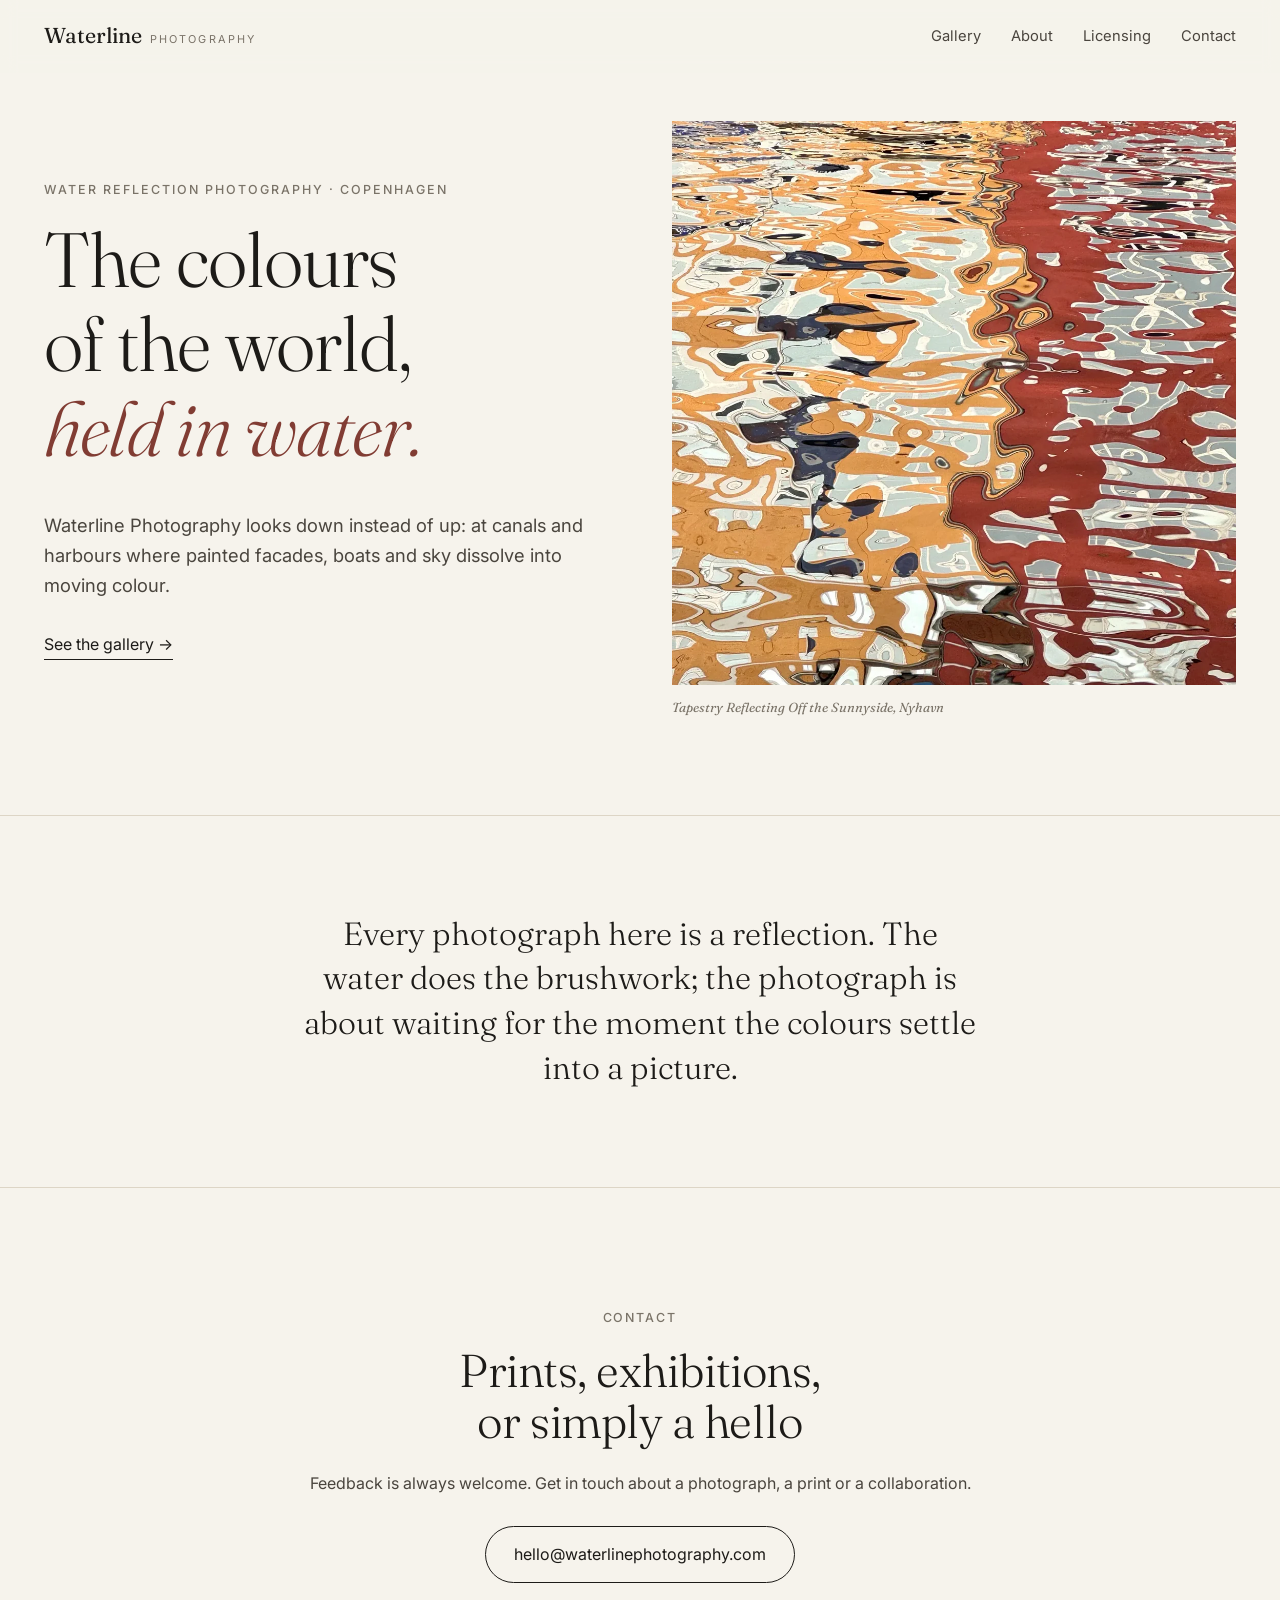
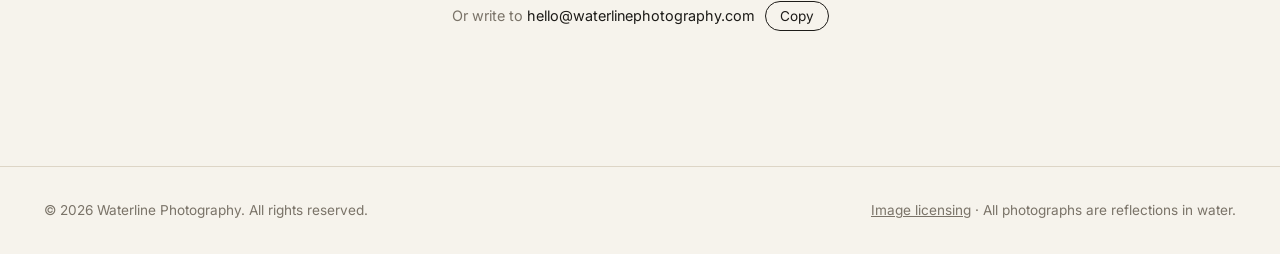
==== index.html @ 840163b0 "Add Waterline Photography website Home, Gallery, About and Licensing pages with styles and photos.  " ====
<!DOCTYPE html>
<html lang="en">
<head>
<meta charset="UTF-8">
<meta name="viewport" content="width=device-width, initial-scale=1.0, viewport-fit=cover">
<title>Waterline Photography</title>
<meta name="description" content="Water reflection photography from the canals of Copenhagen: Nyhavn and Christianshavn facades, boats and sky dissolved into moving colour.">
<meta name="theme-color" content="#f6f3ec">
<link rel="preconnect" href="https://fonts.googleapis.com">
<link rel="preconnect" href="https://fonts.gstatic.com" crossorigin>
<link href="https://fonts.googleapis.com/css2?family=Fraunces:ital,opsz,wght@0,9..144,300;0,9..144,400;1,9..144,300;1,9..144,400&family=Inter:wght@400;500&display=swap" rel="stylesheet">
<link rel="stylesheet" href="assets/styles.css">
<style>:root { padding-top: env(safe-area-inset-top, 0px); padding-bottom: env(safe-area-inset-bottom, 0px); }</style>
</head>
<body>

<header class="site-header">
  <div class="wrap nav">
    <a class="wordmark" href="#top">Waterline<span>Photography</span></a>
    <nav aria-label="Main">
      <a href="gallery.html">Gallery</a>
      <a href="about.html">About</a>
      <a href="licensing.html">Licensing</a>
      <a href="#contact">Contact</a>
    </nav>
  </div>
</header>

<main id="top">
  <section class="hero">
    <div class="wrap hero-grid">
      <div class="hero-text">
        <p class="eyebrow">Water reflection photography · Copenhagen</p>
        <h1>The colours of the world, <em>held in water.</em></h1>
        <p class="lead">Waterline Photography looks down instead of up: at canals and harbours where painted facades, boats and sky dissolve into moving colour.</p>
        <a class="link-arrow arrow-right" href="gallery.html">See the gallery</a>
      </div>
      <figure class="hero-image">
        <img src="assets/img/tapestry-off-the-sunnyside-nyhavn.webp" width="1100" height="1100" alt="Ochre and oxblood facades of Nyhavn reflected in rippling canal water, broken into an abstract tapestry of colour.">
        <figcaption>Tapestry Reflecting Off the Sunnyside, Nyhavn</figcaption>
      </figure>
    </div>
  </section>

  <section class="statement">
    <div class="wrap narrow">
      <p>Every photograph here is a reflection. The water does the brushwork; the photograph is about waiting for the moment the colours settle into a picture.</p>
    </div>
  </section>

  <section id="contact" class="contact">
    <div class="wrap narrow">
      <p class="eyebrow">Contact</p>
      <h2>Prints, exhibitions, or simply a hello</h2>
      <p>Feedback is always welcome. Get in touch about a photograph, a print or a collaboration.</p>
      <a class="button" href="mailto:hello@waterlinephotography.com?subject=Hello%20from%20your%20website">hello@waterlinephotography.com</a>
      <p class="email-note">Or write to <code>hello@waterlinephotography.com</code> <button class="button" type="button" data-copy="hello@waterlinephotography.com" style="padding:6px 14px;margin:0 0 0 6px;font-size:.85rem;background:none;cursor:pointer;font-family:var(--sans)">Copy</button></p>
    </div>
  </section>
</main>

<footer class="site-footer">
  <div class="wrap footer-inner">
    <span>© 2026 Waterline Photography. All rights reserved.</span>
    <span><a href="licensing.html">Image licensing</a> · All photographs are reflections in water.</span>
  </div>
</footer>

<script src="assets/main.js"></script>
</body>
</html>
---- assets/styles.css ----
/* Waterline Photography */
:root {
  --paper: #f6f3ec;
  --paper-deep: #ece6da;
  --ink: #1d1b18;
  --ink-soft: #4a453e;
  --muted: #7a7368;
  --line: #ddd5c6;
  --ochre: #c38a4c;
  --oxblood: #813c33;
  --sea: #24433a;
  --card: #fffdf8;
  --serif: "Fraunces", Georgia, "Times New Roman", serif;
  --sans: "Inter", system-ui, -apple-system, "Segoe UI", sans-serif;
  --max: 1240px;
  color-scheme: light;
}

*, *::before, *::after { box-sizing: border-box; }
html { scroll-behavior: smooth; }
body {
  margin: 0;
  background: var(--paper);
  color: var(--ink-soft);
  font-family: var(--sans);
  font-size: 16px;
  line-height: 1.65;
  -webkit-font-smoothing: antialiased;
}
body::before {
  content: ""; position: fixed; inset: 0 0 auto;
  height: env(safe-area-inset-top, 0px); z-index: 11;
  background: var(--paper);
}
img { display: block; max-width: 100%; height: auto; }
a { color: inherit; }

h1, h2, h3 {
  font-family: var(--serif);
  font-weight: 300;
  color: var(--ink);
  line-height: 1.1;
  letter-spacing: -0.01em;
  margin: 0 0 .5em;
  text-wrap: balance;
}
h1 { font-size: clamp(2.6rem, 6vw, 4.8rem); }
h1 em, h2 em { font-style: italic; color: var(--oxblood); }
h2 { font-size: clamp(2rem, 3.6vw, 3rem); }
h3 { font-size: clamp(1.4rem, 2.2vw, 1.85rem); }
p { margin: 0 0 1.1em; }

.wrap {
  max-width: var(--max);
  margin: 0 auto;
  padding-left: max(24px, env(safe-area-inset-left, 0px));
  padding-right: max(24px, env(safe-area-inset-right, 0px));
}
.narrow { max-width: 720px; }
.eyebrow {
  font-size: .78rem;
  font-weight: 500;
  letter-spacing: .16em;
  text-transform: uppercase;
  color: var(--muted);
  margin-bottom: 1.4em;
}

/* Header */
.site-header {
  position: sticky; top: env(safe-area-inset-top, 0px); z-index: 10;
  background: rgba(246, 243, 236, .9);
  backdrop-filter: blur(8px);
  -webkit-backdrop-filter: blur(8px);
  border-bottom: 1px solid transparent;
}
.nav { display: flex; justify-content: space-between; align-items: center; height: 72px; gap: 16px; }
.wordmark {
  font-family: var(--serif);
  font-size: 1.35rem;
  color: var(--ink);
  text-decoration: none;
  white-space: nowrap;
}
.wordmark span {
  font-family: var(--sans);
  font-size: .68rem;
  letter-spacing: .2em;
  text-transform: uppercase;
  color: var(--muted);
  margin-left: .7em;
}
.site-header nav { display: flex; gap: 30px; }
.site-header nav a {
  text-decoration: none;
  font-size: .92rem;
  color: var(--ink-soft);
}
.site-header nav a:hover { color: var(--oxblood); }
a:focus-visible, button:focus-visible, summary:focus-visible { outline: 2px solid var(--ink); outline-offset: 3px; }

/* Hero */
.hero { padding-block: 48px 96px; }
.hero-grid {
  display: grid;
  grid-template-columns: 1fr 1fr;
  gap: 64px;
  align-items: center;
}
.hero-grid > *, .piece > *, .about-grid > *, .how-grid > * { min-width: 0; }
.lead { font-size: 1.15rem; max-width: 30em; }
.link-arrow {
  display: inline-block;
  margin-top: .6em;
  color: var(--ink);
  text-decoration: none;
  border-bottom: 1px solid var(--ink);
  padding-bottom: 2px;
}
.link-arrow::after { content: " ↓"; }
.link-arrow:hover { color: var(--oxblood); border-color: var(--oxblood); }
.hero-image { margin: 0; }
.hero-image img { width: 100%; aspect-ratio: 1; object-fit: cover; background: var(--paper-deep); }
figcaption {
  font-size: .82rem;
  color: var(--muted);
  margin-top: 12px;
  font-style: italic;
  font-family: var(--serif);
}

/* Statement */
.statement {
  padding-block: 96px;
  border-top: 1px solid var(--line);
  border-bottom: 1px solid var(--line);
  text-align: center;
}
.statement p {
  font-family: var(--serif);
  font-weight: 300;
  font-size: clamp(1.4rem, 2.6vw, 2rem);
  line-height: 1.4;
  color: var(--ink);
  margin: 0;
}

/* Work */
.work { padding-block: 112px 64px; }
.section-head { margin-bottom: 64px; }
.piece {
  display: grid;
  grid-template-columns: 7fr 5fr;
  gap: 64px;
  align-items: end;
  margin-bottom: 120px;
}
.piece.flip { grid-template-columns: 5fr 7fr; }
.piece.flip .piece-image { order: 2; }
.piece-image {
  display: block;
  padding: 0;
  border: 0;
  background: none;
  cursor: zoom-in;
  overflow: hidden;
}
.piece-image img { width: 100%; aspect-ratio: 1; object-fit: cover; transition: transform .8s ease; background: var(--paper-deep); }
.piece-image:hover img { transform: scale(1.02); }
.piece-image:focus-visible { outline: 2px solid var(--ink); outline-offset: 4px; }
.num {
  display: block;
  font-family: var(--serif);
  font-style: italic;
  color: var(--muted);
  margin-bottom: 1em;
}
.place { color: var(--muted); font-size: .92rem; }
.swatches { display: flex; flex-wrap: wrap; gap: 8px; list-style: none; padding: 0; margin: 28px 0 0; }
.swatches li {
  width: 36px; height: 36px;
  border-radius: 50%;
  background: var(--c);
  box-shadow: inset 0 0 0 1px rgba(0, 0, 0, .06);
}

/* Palette band */
.palette-band { padding-block: 0 112px; }
.band { display: flex; height: 120px; }
.band span { flex: 1; background: var(--c); }
.band-caption {
  margin-top: 20px;
  font-family: var(--serif);
  font-style: italic;
  color: var(--muted);
}

/* About */
.about { background: var(--paper-deep); padding-block: 112px; }
.about-grid {
  display: grid;
  grid-template-columns: 5fr 6fr;
  gap: 72px;
  align-items: center;
}
.about-image { margin: 0; }
.about-image img { width: 100%; max-width: 460px; aspect-ratio: 4 / 5; object-fit: cover; background: var(--line); }
.about-text p { font-size: 1.08rem; max-width: 34em; }

/* Contact */
.contact { padding-block: 120px; text-align: center; }
.button {
  display: inline-block;
  margin-top: 12px;
  padding: 14px 28px;
  border: 1px solid var(--ink);
  border-radius: 999px;
  color: var(--ink);
  text-decoration: none;
  transition: background .2s, color .2s;
  overflow-wrap: anywhere;
}
.button:hover { background: var(--ink); color: var(--paper); }
.email-note { margin-top: 18px; font-size: .9rem; color: var(--muted); }
.email-note code { font-family: var(--sans); color: var(--ink); user-select: all; }

/* Footer */
.site-footer { border-top: 1px solid var(--line); padding-block: 32px; font-size: .85rem; color: var(--muted); }
.footer-inner { display: flex; justify-content: space-between; gap: 16px; flex-wrap: wrap; }

/* Lightbox */
.lightbox {
  border: 0;
  padding: 0;
  background: transparent;
  max-width: 96vw;
  max-height: 96vh;
}
.lightbox::backdrop { background: rgba(20, 18, 15, .92); }
.lightbox img { max-width: 92vw; max-height: 84vh; width: auto; margin: 0 auto; }
.lightbox-caption {
  color: #e9e3d6;
  text-align: center;
  font-family: var(--serif);
  font-style: italic;
  margin: 14px 0 0;
}
.lightbox-close {
  position: fixed;
  top: calc(16px + env(safe-area-inset-top, 0px));
  right: calc(20px + env(safe-area-inset-right, 0px));
  background: none; border: 0;
  color: #e9e3d6;
  font-size: 2.2rem; line-height: 1;
  cursor: pointer;
}

/* Responsive */
@media (max-width: 860px) {
  .hero { padding-block: 24px 72px; }
  .hero-grid, .about-grid, .piece, .piece.flip { grid-template-columns: 1fr; gap: 32px; }
  .piece.flip .piece-image { order: 0; }
  .piece { margin-bottom: 80px; }
  .work, .about { padding-block: 80px; }
  .statement { padding-block: 64px; }
  .band { height: 72px; }
}
@media (max-width: 520px) {
  .wrap { padding-left: max(16px, env(safe-area-inset-left, 0px)); padding-right: max(16px, env(safe-area-inset-right, 0px)); }
  .wordmark span { display: none; }
  .site-header nav { gap: 18px; }
  .swatches li { width: 30px; height: 30px; }
}
@media (prefers-reduced-motion: reduce) {
  html { scroll-behavior: auto; }
  .piece-image img { transition: none; }
}

/* Licensing page */
.site-header nav a[aria-current="page"] { color: var(--oxblood); }
.page-hero { padding-block: 72px 56px; }
.page-hero h1 { font-size: clamp(2.4rem, 5vw, 4rem); }
.page-hero .wrap.narrow { max-width: var(--max); }
.page-hero .lead { max-width: 40em; }
.licences { padding-block: 40px 96px; }
.tiers { display: grid; grid-template-columns: repeat(3, 1fr); gap: 24px; align-items: stretch; }
.tier {
  display: flex; flex-direction: column;
  background: var(--card);
  border: 1px solid var(--line);
  padding: 32px 28px;
  min-width: 0;
}
.tier.featured { border-color: var(--ochre); box-shadow: 0 18px 40px rgba(129, 60, 51, .08); }
.tier h3 { margin-bottom: .2em; }
.tier-for { color: var(--muted); font-style: italic; font-family: var(--serif); }
.tier ul { padding-left: 18px; margin: 0 0 20px; flex: 1; }
.tier li { margin-bottom: 8px; }
.tier-files { font-size: .9rem; background: var(--paper); padding: 12px 14px; }
.tier-price { font-family: var(--serif); font-size: 1.25rem; color: var(--ink); margin: 6px 0 18px; }
.tier-price span { display: block; font-family: var(--sans); font-size: .82rem; color: var(--muted); }
.tier .button { align-self: flex-start; }
.tier-note { margin-top: 28px; color: var(--muted); font-size: .95rem; }
.collection { background: var(--paper-deep); padding-block: 96px; }
.collection-grid { display: grid; grid-template-columns: repeat(4, 1fr); gap: 24px; }
.lic-item { margin: 0; scroll-margin-top: 96px; min-width: 0; }
.lic-item img { aspect-ratio: 1; object-fit: cover; width: 100%; background: var(--line); }
.lic-item figcaption { font-style: normal; font-family: var(--sans); display: flex; flex-direction: column; gap: 4px; }
.lic-id { font-size: .75rem; letter-spacing: .14em; color: var(--muted); }
.lic-title { font-family: var(--serif); font-size: 1.05rem; color: var(--ink); line-height: 1.3; }
.lic-item a, .license-link { color: var(--oxblood); font-size: .9rem; }
.license-link { display: inline-block; margin-top: 20px; }
.how { padding-block: 104px; }
.how-grid { display: grid; grid-template-columns: 1fr 1fr; gap: 72px; }
.steps, .receive { padding-left: 20px; }
.steps li, .receive li { margin-bottom: 12px; }
.terms { padding-block: 0 104px; }
.rules { display: grid; grid-template-columns: 1fr 1fr; gap: 24px; }
.rules > div { background: var(--card); border: 1px solid var(--line); padding: 28px; min-width: 0; }
.rules ul { list-style: none; padding: 0; margin: 0; }
.rules li { padding: 8px 0 8px 28px; position: relative; border-bottom: 1px dashed var(--line); }
.rules li:last-child { border-bottom: 0; }
.yes li::before { content: "✓"; position: absolute; left: 0; color: var(--sea); }
.no li::before { content: "✕"; position: absolute; left: 0; color: var(--oxblood); }
.faq-section { background: var(--paper-deep); padding-block: 104px; }
.faq details { border-bottom: 1px solid var(--line); padding: 18px 0; }
.faq summary { cursor: pointer; font-family: var(--serif); font-size: 1.2rem; color: var(--ink); list-style: none; position: relative; padding-right: 28px; }
.faq summary::-webkit-details-marker { display: none; }
.faq summary::after { content: "+"; position: absolute; right: 0; top: 0; color: var(--oxblood); }
.faq details[open] summary::after { content: "–"; }
.faq details p { margin: 12px 0 0; }
.site-footer a { color: var(--muted); }
@media (max-width: 960px) {
  .tiers { grid-template-columns: 1fr; }
  .collection-grid { grid-template-columns: repeat(2, 1fr); }
  .how-grid, .rules { grid-template-columns: 1fr; gap: 40px; }
}
@media (max-width: 520px) {
  .collection-grid { grid-template-columns: 1fr; }
  .site-header nav { gap: 14px; font-size: .88rem; }
}

/* Work page */
.work-page { padding-block: 72px 64px; }
.link-arrow.arrow-right::after { content: " →"; }
.about-page { background: var(--paper); padding-block: 72px 112px; }
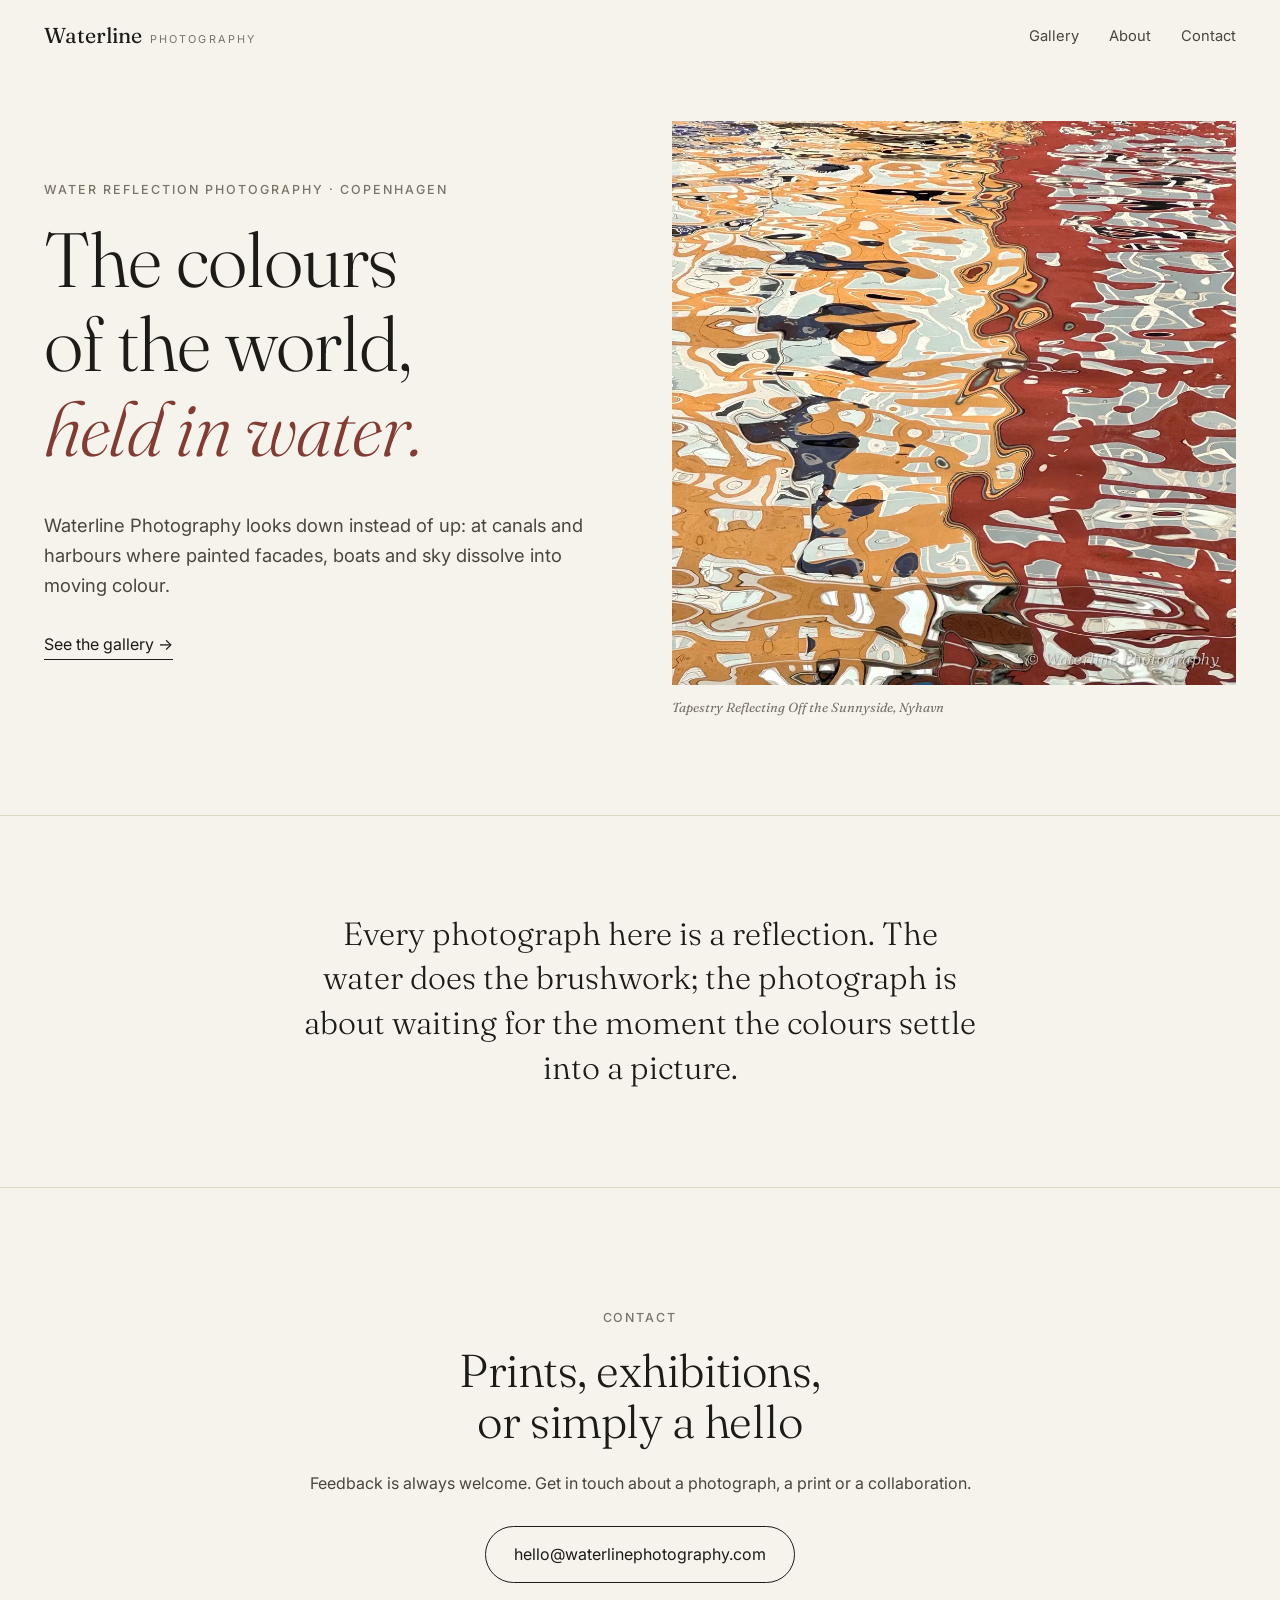
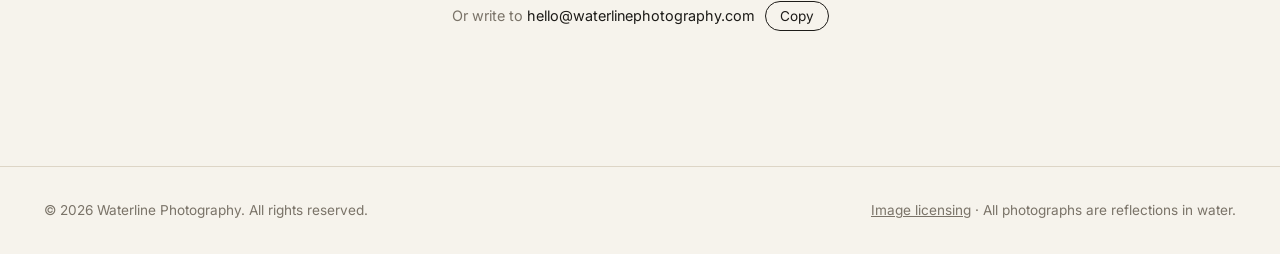
==== commit a2383162: "Remove Licensing from the main menu (page kept) Co-Authored-By: Claude Opus 5.5 <noreply@anthropic.c" ====
--- a/index.html
+++ b/index.html
@@ -20,7 +20,6 @@
     <nav aria-label="Main">
       <a href="gallery.html">Gallery</a>
       <a href="about.html">About</a>
-      <a href="licensing.html">Licensing</a>
       <a href="#contact">Contact</a>
     </nav>
   </div>
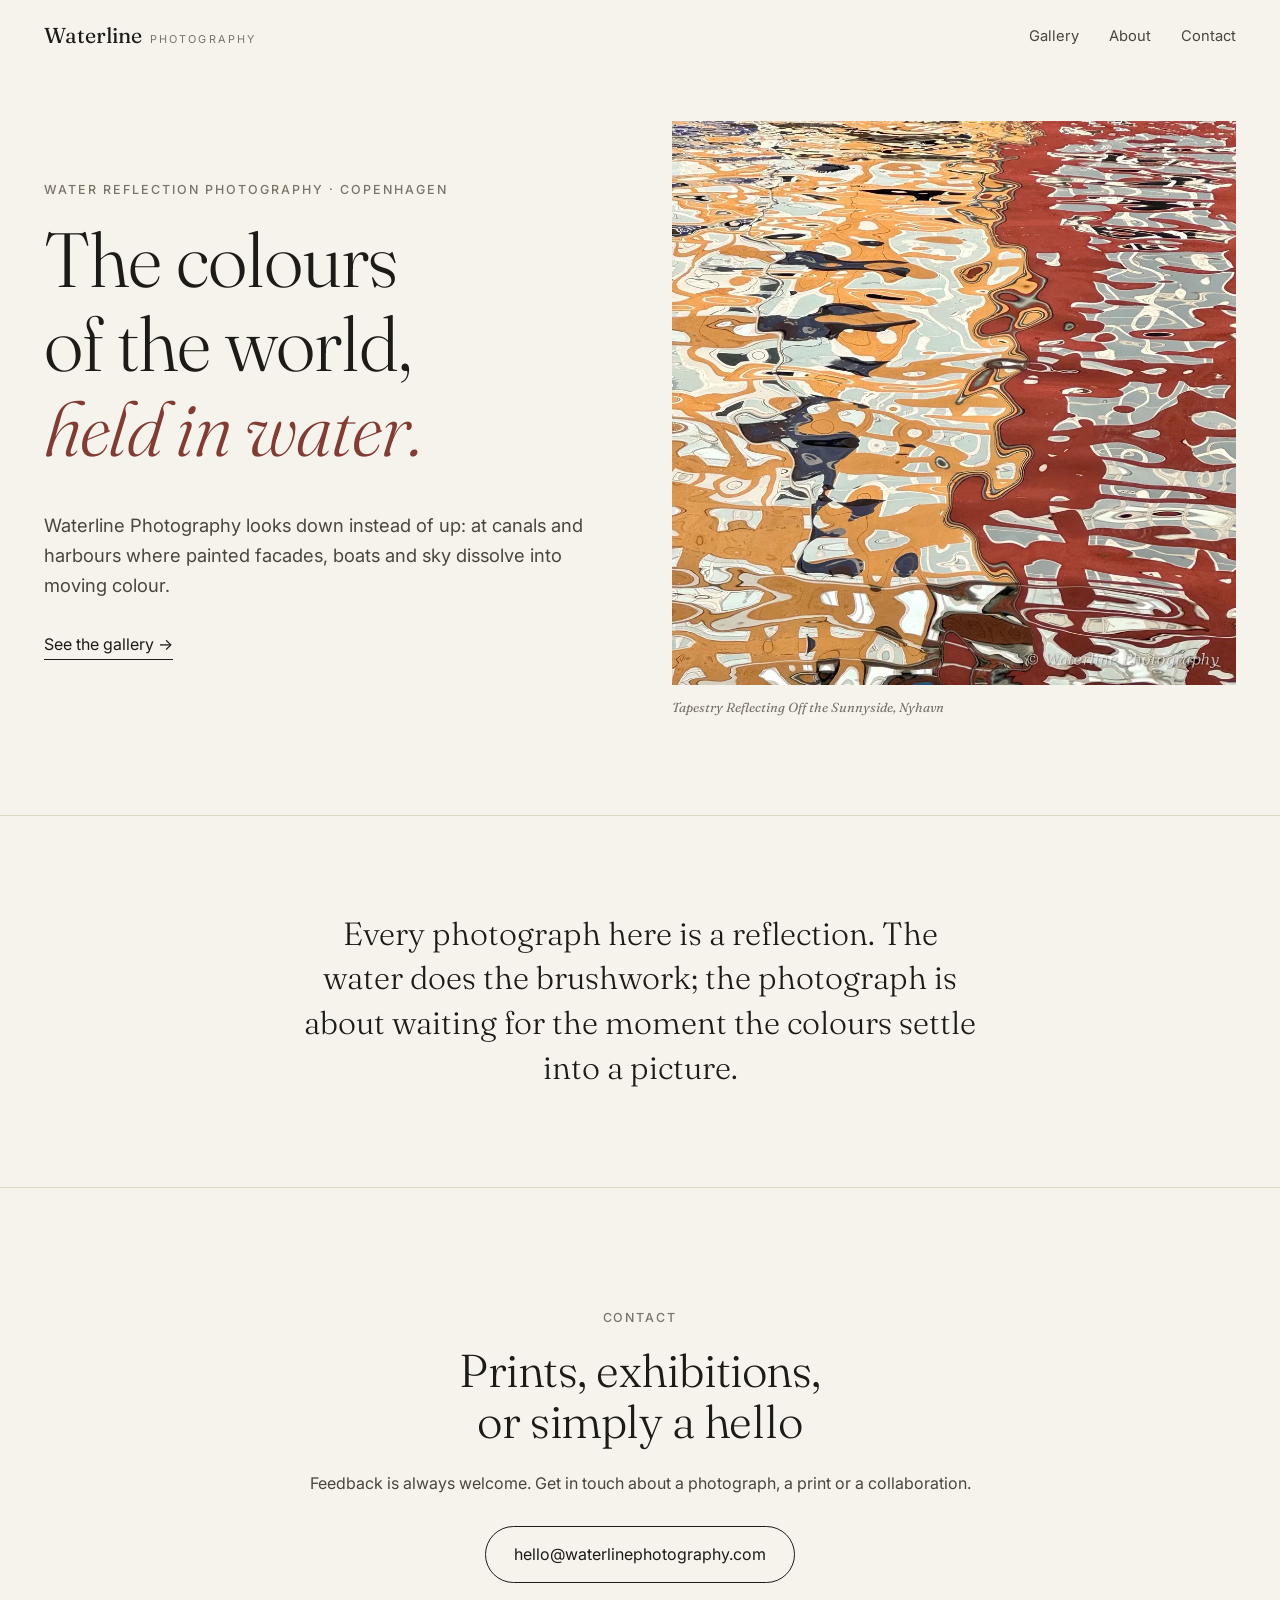
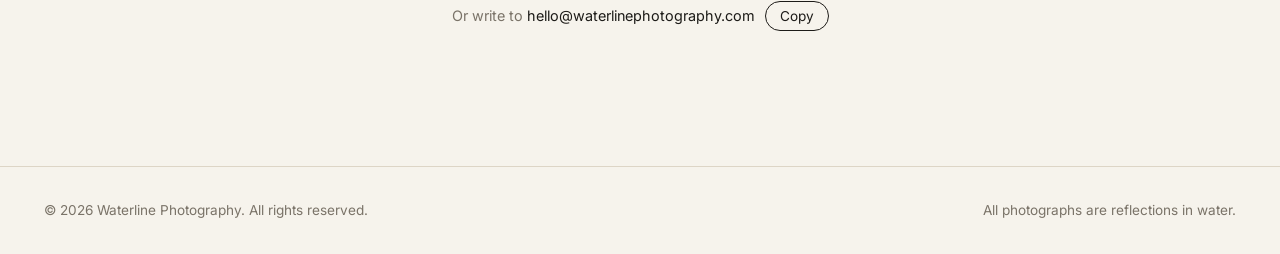
==== commit db852e1a: "Remove footer and gallery links to the Licensing page Co-Authored-By: Claude Opus 5.5 <noreply@anthr" ====
--- a/index.html
+++ b/index.html
@@ -61,7 +61,7 @@
 <footer class="site-footer">
   <div class="wrap footer-inner">
     <span>© 2026 Waterline Photography. All rights reserved.</span>
-    <span><a href="licensing.html">Image licensing</a> · All photographs are reflections in water.</span>
+    <span>All photographs are reflections in water.</span>
   </div>
 </footer>
 
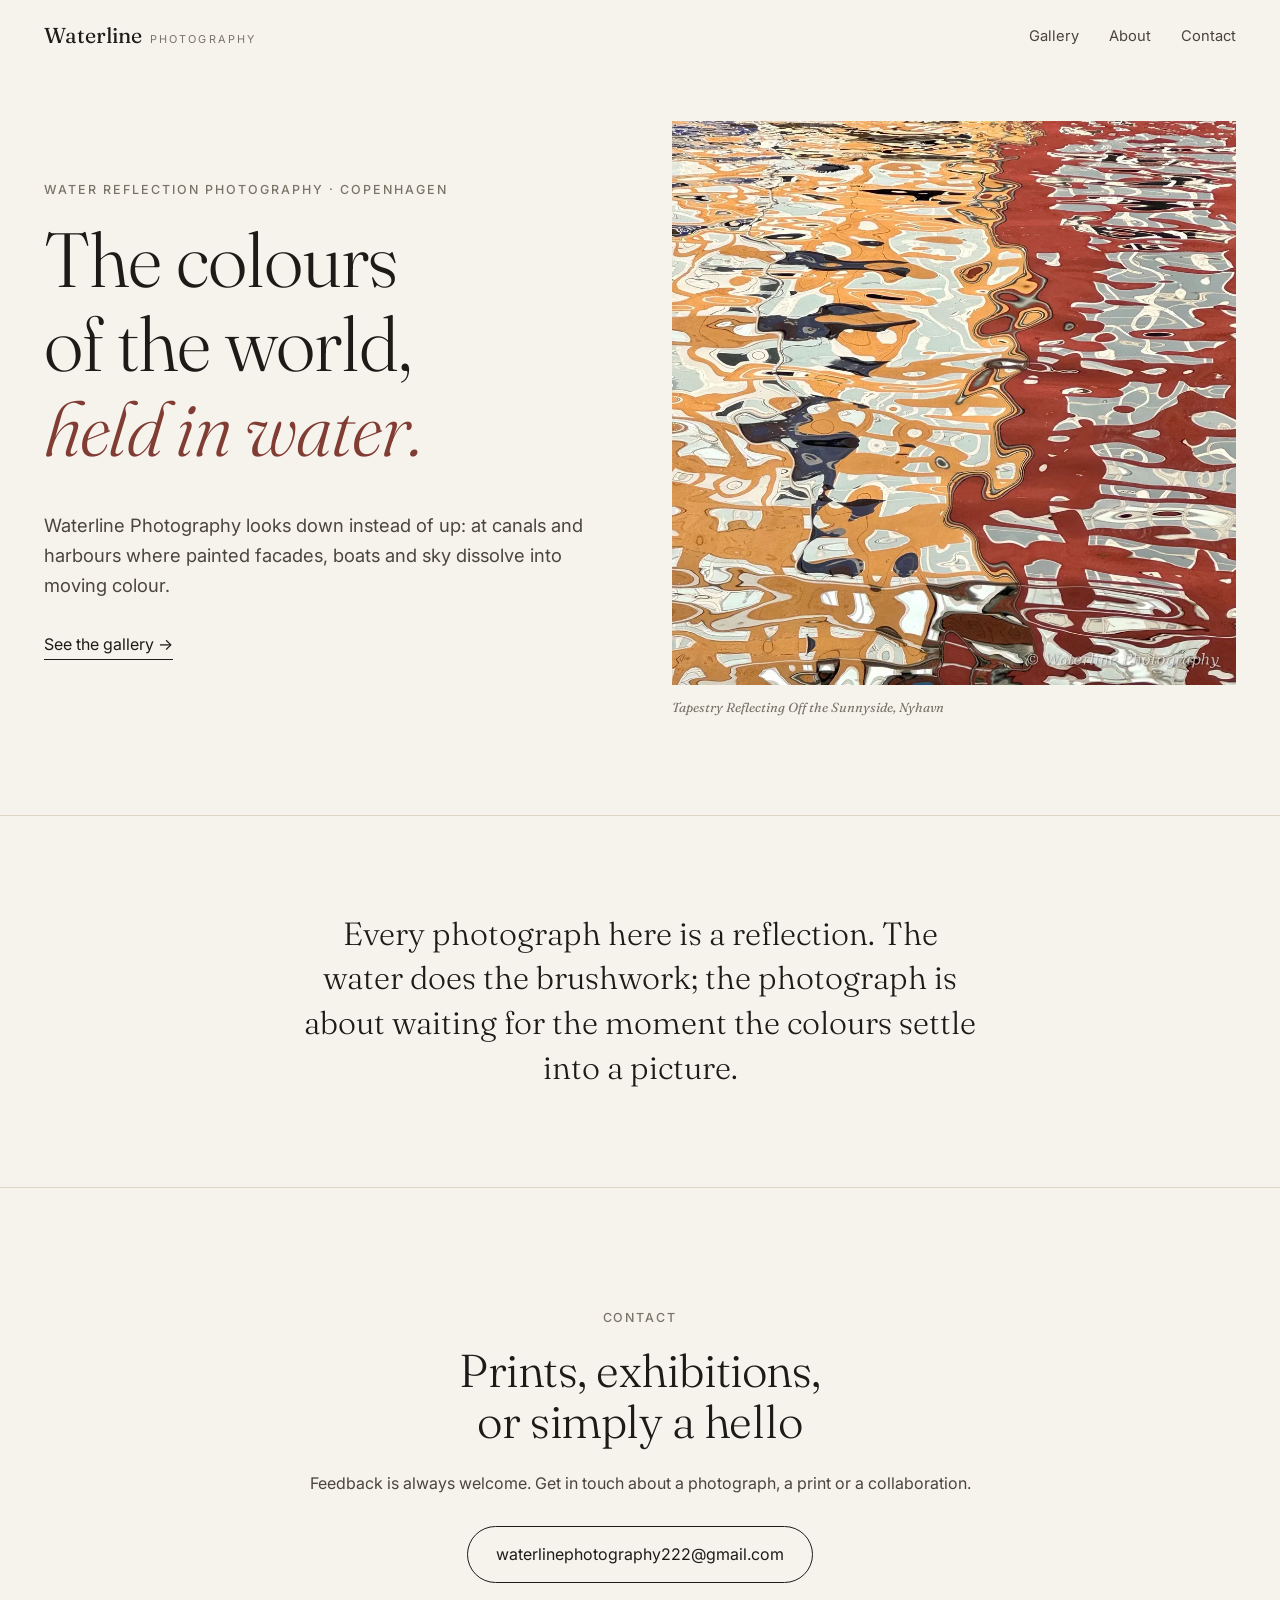
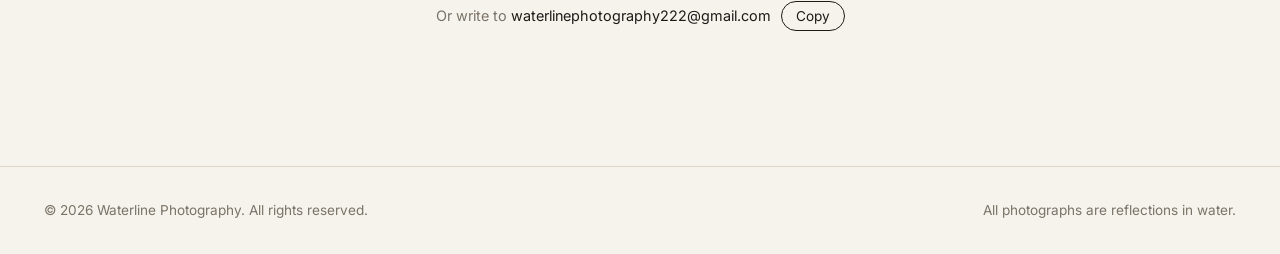
==== commit 64b4275c: "Update contact email address Co-Authored-By: Claude Opus 5.5 <noreply@anthropic.com> Claude-Session:" ====
--- a/index.html
+++ b/index.html
@@ -52,8 +52,8 @@
       <p class="eyebrow">Contact</p>
       <h2>Prints, exhibitions, or simply a hello</h2>
       <p>Feedback is always welcome. Get in touch about a photograph, a print or a collaboration.</p>
-      <a class="button" href="mailto:hello@waterlinephotography.com?subject=Hello%20from%20your%20website">hello@waterlinephotography.com</a>
-      <p class="email-note">Or write to <code>hello@waterlinephotography.com</code> <button class="button" type="button" data-copy="hello@waterlinephotography.com" style="padding:6px 14px;margin:0 0 0 6px;font-size:.85rem;background:none;cursor:pointer;font-family:var(--sans)">Copy</button></p>
+      <a class="button" href="mailto:waterlinephotography222@gmail.com?subject=Hello%20from%20your%20website">waterlinephotography222@gmail.com</a>
+      <p class="email-note">Or write to <code>waterlinephotography222@gmail.com</code> <button class="button" type="button" data-copy="waterlinephotography222@gmail.com" style="padding:6px 14px;margin:0 0 0 6px;font-size:.85rem;background:none;cursor:pointer;font-family:var(--sans)">Copy</button></p>
     </div>
   </section>
 </main>
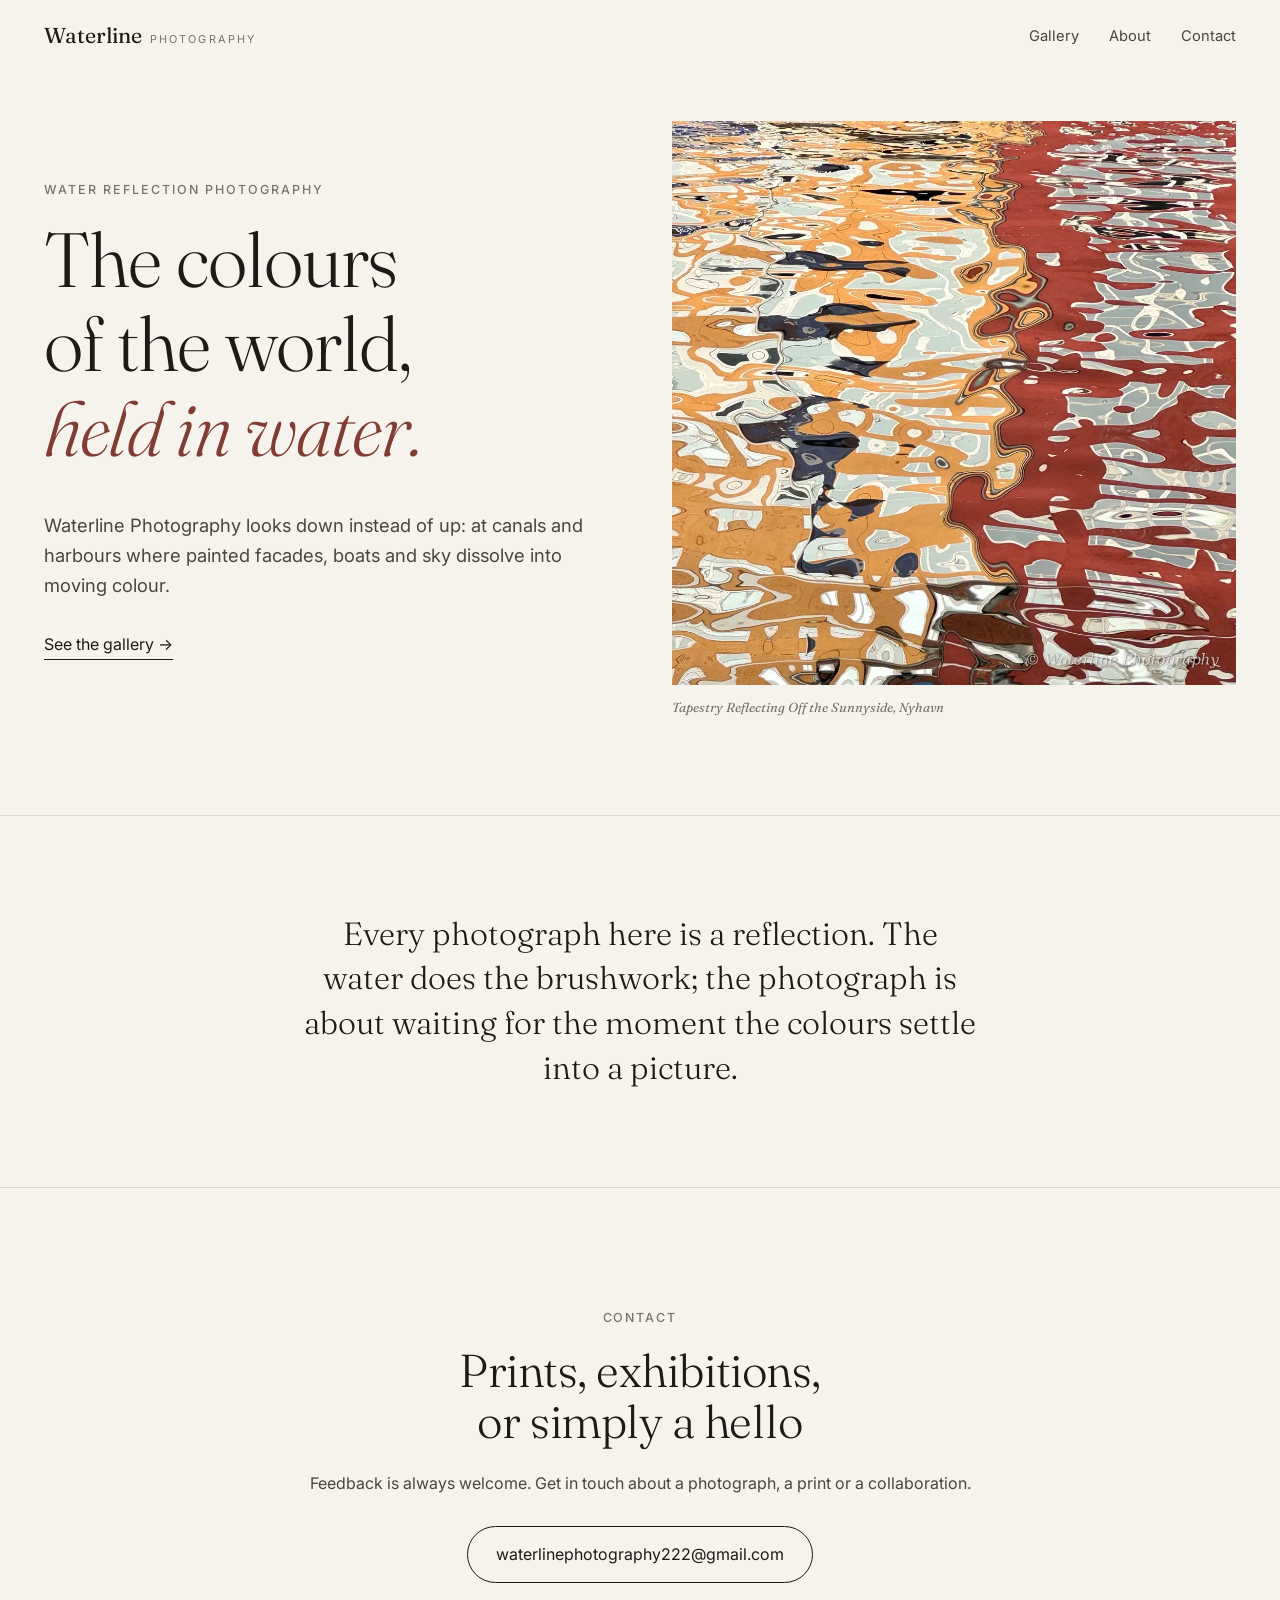
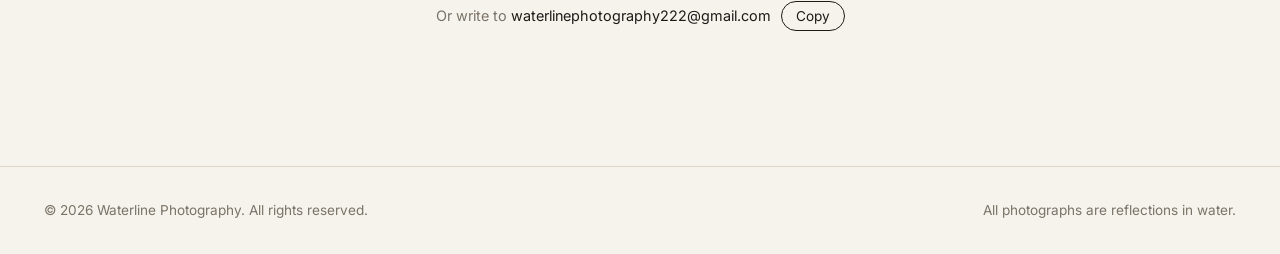
==== commit 459cfd05: "Remove Copenhagen from the home page label Co-Authored-By: Claude Opus 5.5 <noreply@anthropic.com> C" ====
--- a/index.html
+++ b/index.html
@@ -29,7 +29,7 @@
   <section class="hero">
     <div class="wrap hero-grid">
       <div class="hero-text">
-        <p class="eyebrow">Water reflection photography · Copenhagen</p>
+        <p class="eyebrow">Water reflection photography</p>
         <h1>The colours of the world, <em>held in water.</em></h1>
         <p class="lead">Waterline Photography looks down instead of up: at canals and harbours where painted facades, boats and sky dissolve into moving colour.</p>
         <a class="link-arrow arrow-right" href="gallery.html">See the gallery</a>
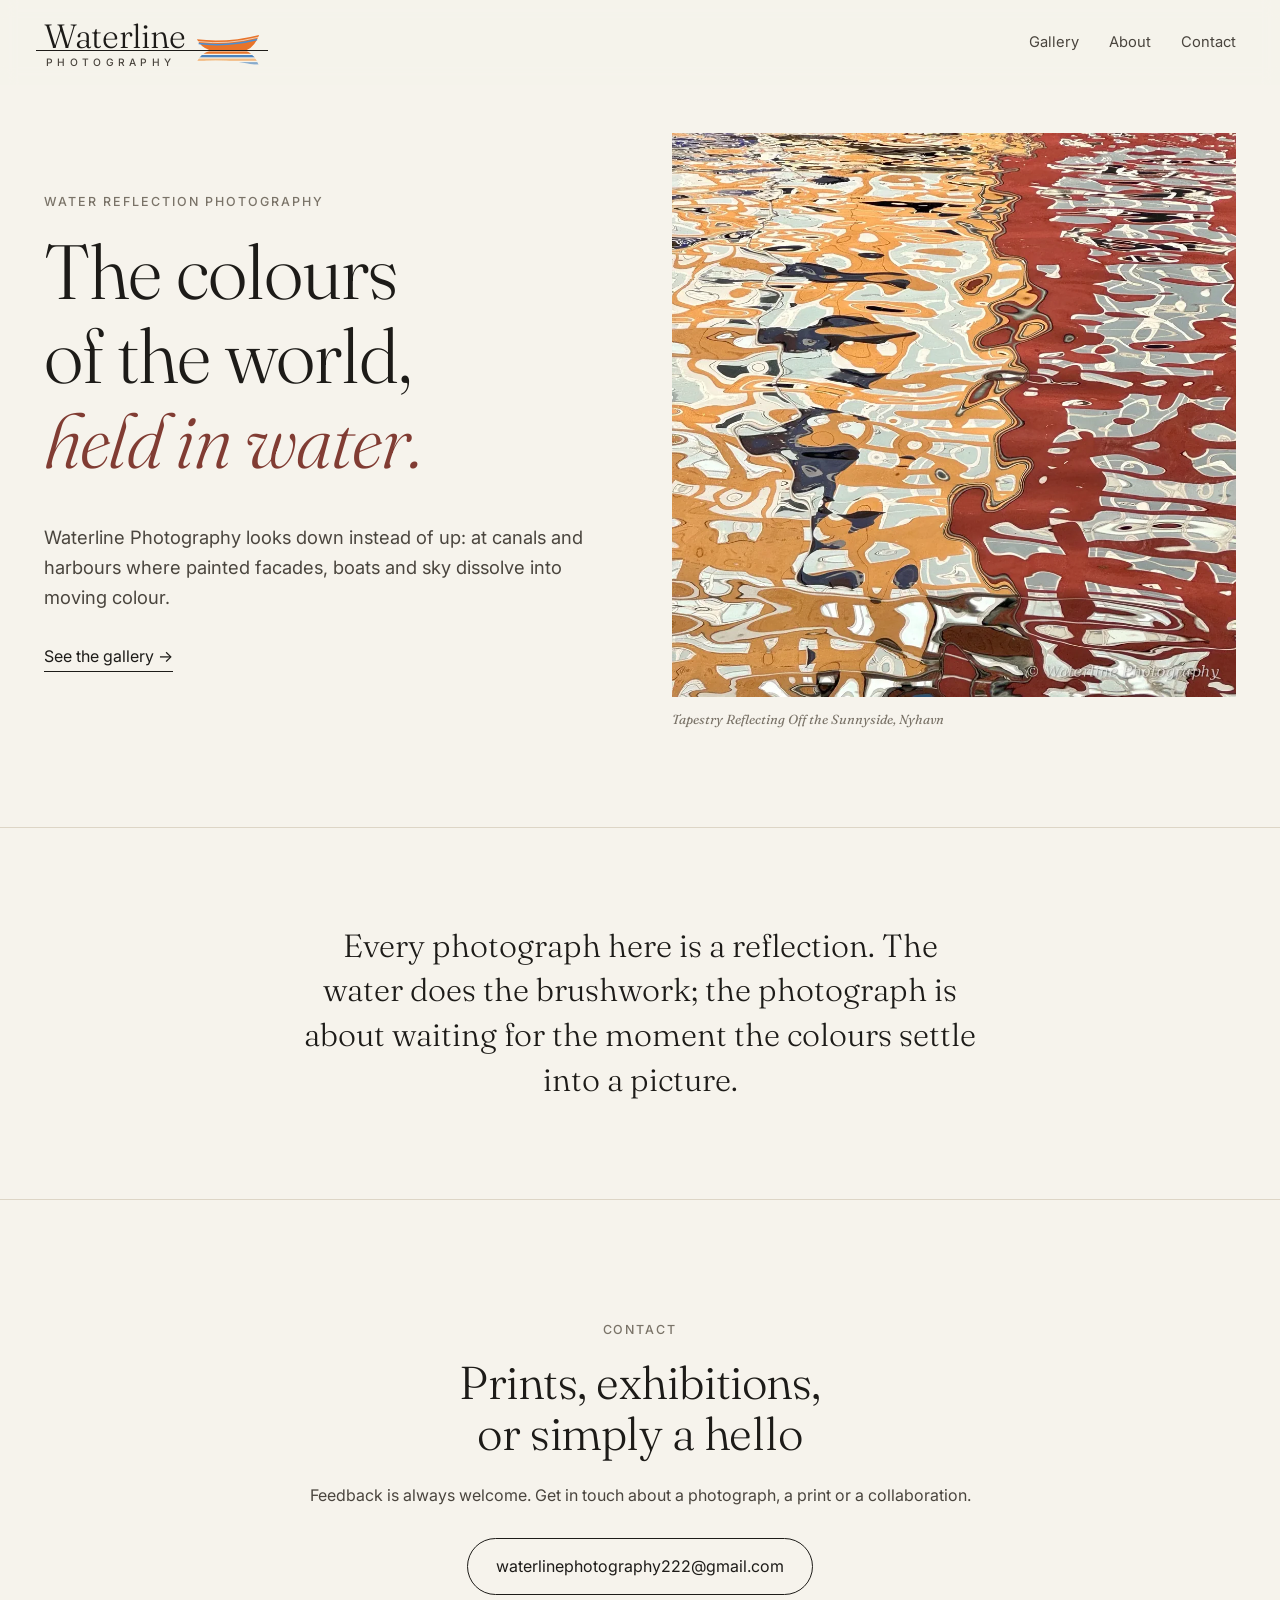
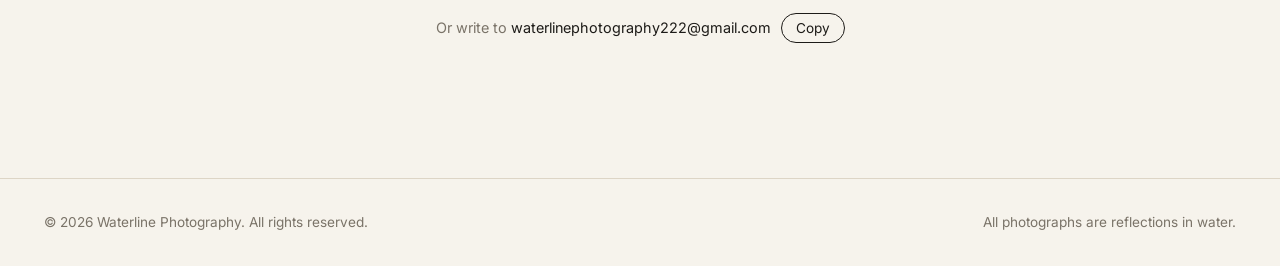
==== commit 792521f4: "Add boat logo to the header and new favicon New header logo: Waterline on a fine waterline with a sm" ====
--- a/index.html
+++ b/index.html
@@ -6,6 +6,9 @@
 <title>Waterline Photography</title>
 <meta name="description" content="Water reflection photography from the canals of Copenhagen: Nyhavn and Christianshavn facades, boats and sky dissolved into moving colour.">
 <meta name="theme-color" content="#f6f3ec">
+<link rel="icon" href="assets/favicon.svg" type="image/svg+xml">
+<link rel="icon" href="assets/favicon-32.png" sizes="32x32" type="image/png">
+<link rel="apple-touch-icon" href="assets/apple-touch-icon.png">
 <link rel="preconnect" href="https://fonts.googleapis.com">
 <link rel="preconnect" href="https://fonts.gstatic.com" crossorigin>
 <link href="https://fonts.googleapis.com/css2?family=Fraunces:ital,opsz,wght@0,9..144,300;0,9..144,400;1,9..144,300;1,9..144,400&family=Inter:wght@400;500&display=swap" rel="stylesheet">
@@ -16,7 +19,11 @@
 
 <header class="site-header">
   <div class="wrap nav">
-    <a class="wordmark" href="#top">Waterline<span>Photography</span></a>
+    <a class="logo" href="#top" aria-label="Waterline Photography, home">
+      <span class="logo-top"><span class="logo-word">Waterline</span><img class="logo-boat" src="assets/logo-boat.svg" alt="" width="146" height="36"></span>
+      <span class="logo-line"></span>
+      <span class="logo-bottom"><span class="logo-sub">Photography</span><img class="logo-reflection" src="assets/logo-reflection.svg" alt="" width="146" height="36"></span>
+    </a>
     <nav aria-label="Main">
       <a href="gallery.html">Gallery</a>
       <a href="about.html">About</a>
--- a/assets/styles.css
+++ b/assets/styles.css
@@ -74,21 +74,37 @@
   -webkit-backdrop-filter: blur(8px);
   border-bottom: 1px solid transparent;
 }
-.nav { display: flex; justify-content: space-between; align-items: center; height: 72px; gap: 16px; }
-.wordmark {
-  font-family: var(--serif);
-  font-size: 1.35rem;
-  color: var(--ink);
+.nav { display: flex; justify-content: space-between; align-items: center; height: 84px; gap: 16px; }
+.logo {
+  display: inline-flex;
+  flex-direction: column;
   text-decoration: none;
+  color: var(--ink);
+  padding-top: 6px;
+}
+.logo-top { display: flex; align-items: flex-end; gap: 10px; }
+.logo-word {
+  font-family: var(--serif);
+  font-weight: 300;
+  font-size: 2.1rem;
+  line-height: .8;
+  letter-spacing: -0.01em;
+  color: var(--ink);
   white-space: nowrap;
 }
-.wordmark span {
+.logo-boat, .logo-reflection { display: block; width: 64px; height: auto; }
+.logo-line { display: block; height: 1px; background: var(--ink); margin: 0 -8px; }
+.logo-bottom { display: flex; justify-content: space-between; align-items: flex-start; gap: 10px; }
+.logo-sub {
   font-family: var(--sans);
-  font-size: .68rem;
-  letter-spacing: .2em;
+  font-size: .64rem;
+  font-weight: 500;
+  letter-spacing: .42em;
   text-transform: uppercase;
-  color: var(--muted);
-  margin-left: .7em;
+  color: var(--ink-soft);
+  line-height: 1;
+  padding: 6px 0 0 2px;
+  white-space: nowrap;
 }
 .site-header nav { display: flex; gap: 30px; }
 .site-header nav a {
@@ -267,7 +283,9 @@
 }
 @media (max-width: 520px) {
   .wrap { padding-left: max(16px, env(safe-area-inset-left, 0px)); padding-right: max(16px, env(safe-area-inset-right, 0px)); }
-  .wordmark span { display: none; }
+  .logo-word { font-size: 1.75rem; }
+  .logo-boat, .logo-reflection { width: 48px; }
+  .logo-sub { font-size: .58rem; letter-spacing: .36em; }
   .site-header nav { gap: 18px; }
   .swatches li { width: 30px; height: 30px; }
 }
